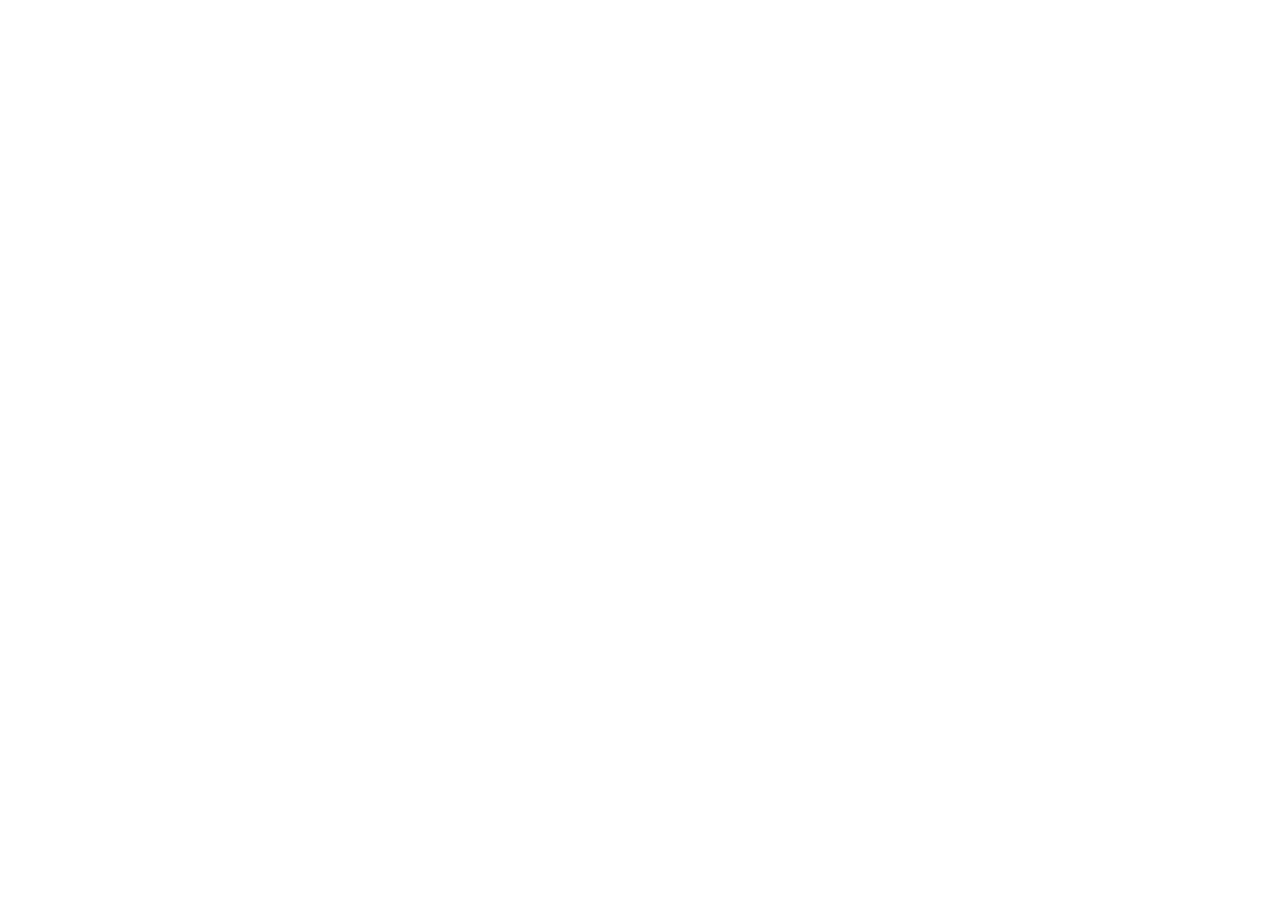
==== admin.html @ e367d414 "Add files via upload" ====
<!doctype html>
<html lang="en">
<head>
  <meta charset="utf-8">
  <meta name="viewport" content="width=device-width, initial-scale=1, viewport-fit=cover">
  <meta name="robots" content="noindex, nofollow">
  <meta name="referrer" content="no-referrer">
  <title>Admin: The Newlywed Game</title>
  <link rel="icon" href="favicon.svg" type="image/svg+xml">
  <link rel="preconnect" href="https://fonts.googleapis.com">
  <link rel="preconnect" href="https://fonts.gstatic.com" crossorigin>
  <link rel="stylesheet" href="https://fonts.googleapis.com/css2?family=Lora:ital,wght@0,400;0,500;0,600;1,400;1,500&family=Montserrat:wght@400;500;600;700&display=swap">
  <link rel="stylesheet" href="css/style.css">
  <script src="vendor/pptxgen.bundle.js" defer></script>
</head>
<body>
  <main class="admin-shell">
    <!-- Sign in -->
    <section id="login" class="panel login-card" hidden>
      <div class="eyebrow">Administrator</div>
      <h1 style="margin:6px 0 4px">The Newlywed Game</h1>
      <p class="lede">Sign in to see answers and build the slideshow.</p>
      <form id="login-form">
        <label for="email">Email</label>
        <input id="email" type="email" autocomplete="username" required>
        <label for="password">Password</label>
        <input id="password" type="password" autocomplete="current-password" required>
        <div class="notice notice-error" id="login-error" style="margin-top:14px" hidden></div>
        <button class="btn" type="submit" style="width:100%;margin-top:18px">Sign In</button>
      </form>
    </section>

    <!-- Dashboard -->
    <section id="dash" hidden>
      <header class="admin-header">
        <div>
          <div class="eyebrow">Admin Dashboard</div>
          <h1>The Newlywed Game: 40 Years of Love</h1>
          <div class="who" id="who"></div>
        </div>
        <div class="row">
          <button class="btn-ghost" id="refresh">Refresh</button>
          <button class="btn-ghost" id="signout">Sign Out</button>
        </div>
      </header>

      <div class="panel">
        <div id="ready" class="ready-banner waiting"><span class="ready-dot"></span><span id="ready-text"></span></div>
        <div class="grid-2" id="status"></div>
        <div class="row" style="margin-top:16px;justify-content:space-between">
          <div><strong>Submissions:</strong> <span id="lock-state"></span></div>
          <button class="btn btn-ruby" id="lock-btn"></button>
        </div>
      </div>

      <div class="panel">
        <h2>Private Survey Links</h2>
        <p class="lede">Each parent gets their own link. The link itself is the key, so send each one only to that parent (a text message works well). Creating a new link turns the old one off. Saved answers are kept.</p>
        <div class="grid-2" id="links"></div>
      </div>

      <div class="panel">
        <h2>Slideshow</h2>
        <p class="lede">13 slides: a title slide, one slide per question with Mom on the left and Dad on the right, and a closing slide. The download always uses the latest answers, so just download again after any change.</p>
        <div class="row">
          <button class="btn btn-gold" id="pptx-btn">Download PowerPoint (.pptx)</button>
          <button class="btn-ghost" id="preview-btn">Preview Slideshow</button>
        </div>
        <p class="meta" id="pptx-note" style="margin-top:10px"></p>
        <div id="preview" class="slides-grid"></div>
      </div>

      <div class="panel">
        <h2>Answers Side by Side</h2>
        <p class="lede">Copy any answer, or tap Edit to fix a typo before the party.</p>
        <table class="compare">
          <thead><tr><th>Question</th><th>Mom’s Answer</th><th>Dad’s Answer</th></tr></thead>
          <tbody id="rows"></tbody>
        </table>
      </div>

      <div class="panel">
        <h2>Download Raw Responses</h2>
        <div class="row">
          <button class="btn-ghost" id="csv-btn">CSV</button>
          <button class="btn-ghost" id="xlsx-btn">Excel (.xlsx)</button>
          <button class="btn-ghost" id="json-btn">Raw data (.json)</button>
        </div>
      </div>

      <div class="panel">
        <details class="advanced">
          <summary>Testing tools</summary>
          <p class="lede" style="margin-top:10px">Use these only before sending the real links: they erase a parent’s saved answers.</p>
          <div class="row">
            <button class="btn-ghost" data-reset="mom">Erase Mom’s answers</button>
            <button class="btn-ghost" data-reset="dad">Erase Dad’s answers</button>
          </div>
        </details>
      </div>
    </section>

    <div id="boot" class="spinner" role="status" aria-label="Loading"></div>
  </main>
  <script type="module" src="js/admin.js"></script>
</body>
</html>
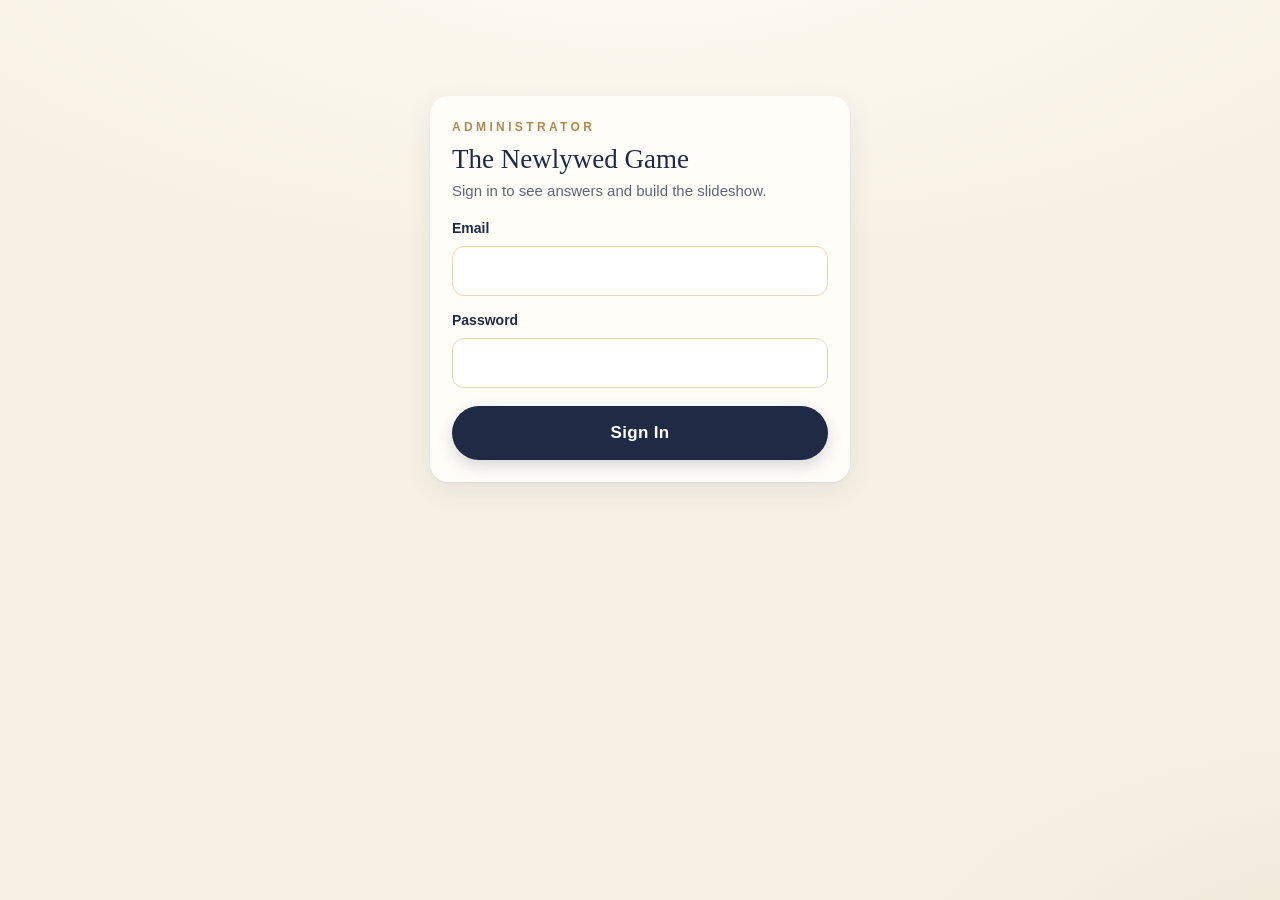
==== commit e51e45d2: "Add files via upload" ====
--- a/admin.html
+++ b/admin.html
@@ -10,8 +10,8 @@
   <link rel="preconnect" href="https://fonts.googleapis.com">
   <link rel="preconnect" href="https://fonts.gstatic.com" crossorigin>
   <link rel="stylesheet" href="https://fonts.googleapis.com/css2?family=Lora:ital,wght@0,400;0,500;0,600;1,400;1,500&family=Montserrat:wght@400;500;600;700&display=swap">
-  <link rel="stylesheet" href="css/style.css">
-  <script src="vendor/pptxgen.bundle.js" defer></script>
+  <link rel="stylesheet" href="style.css">
+  <script src="pptxgen.bundle.js" defer></script>
 </head>
 <body>
   <main class="admin-shell">
@@ -102,6 +102,6 @@
 
     <div id="boot" class="spinner" role="status" aria-label="Loading"></div>
   </main>
-  <script type="module" src="js/admin.js"></script>
+  <script type="module" src="admin.js"></script>
 </body>
 </html>
--- a/style.css
+++ b/style.css
@@ -0,0 +1,278 @@
+/* The Newlywed Game: 40 Years of Love
+   Cream, soft white, navy, gold, with ruby accents for the 40th. */
+
+:root {
+  --cream: #F7F1E5;
+  --paper: #FFFDF8;
+  --navy: #1F2A44;
+  --navy-2: #2E3B5C;
+  --gold: #B08A4F;
+  --gold-soft: #E6D7B8;
+  --gold-faint: #F1E8D4;
+  --ruby: #9B1B30;
+  --ruby-soft: #F6E3E5;
+  --muted: #5E6679;
+  --ok: #2F6B4F;
+  --ok-soft: #E3F0E8;
+  --warn: #8A5A12;
+  --warn-soft: #FBEFD9;
+  --serif: "Lora", Georgia, "Times New Roman", serif;
+  --sans: "Montserrat", -apple-system, BlinkMacSystemFont, "Segoe UI", Roboto, Arial, sans-serif;
+  --radius: 14px;
+  --shadow: 0 1px 2px rgba(31, 42, 68, .06), 0 8px 28px rgba(31, 42, 68, .08);
+}
+
+* { box-sizing: border-box; }
+html { -webkit-text-size-adjust: 100%; }
+body {
+  margin: 0;
+  min-height: 100vh;
+  min-height: 100dvh;
+  font-family: var(--sans);
+  font-size: 18px;
+  line-height: 1.55;
+  color: var(--navy);
+  background:
+    radial-gradient(1200px 500px at 50% -10%, #FFFCF4 0%, rgba(255, 252, 244, 0) 70%),
+    radial-gradient(800px 400px at 110% 110%, rgba(176, 138, 79, .10), rgba(176, 138, 79, 0) 70%),
+    var(--cream);
+}
+h1, h2, h3, .serif { font-family: var(--serif); font-weight: 500; line-height: 1.2; }
+button, input, textarea { font: inherit; color: inherit; }
+a { color: var(--navy); }
+[hidden] { display: none !important; }
+.sr-only { position: absolute; width: 1px; height: 1px; overflow: hidden; clip: rect(0 0 0 0); white-space: nowrap; }
+
+/* ---------- Shared bits ---------- */
+
+.eyebrow {
+  font-family: var(--sans);
+  font-size: 12px;
+  font-weight: 600;
+  letter-spacing: .28em;
+  text-transform: uppercase;
+  color: var(--gold);
+}
+.ornament { display: flex; align-items: center; justify-content: center; gap: 12px; margin: 18px auto; color: var(--gold); }
+.ornament::before, .ornament::after { content: ""; height: 1px; width: 64px; background: linear-gradient(90deg, rgba(176,138,79,0), var(--gold)); }
+.ornament::after { transform: scaleX(-1); }
+.gem { width: 9px; height: 9px; background: var(--ruby); transform: rotate(45deg); border-radius: 1px; box-shadow: 0 0 0 3px var(--paper), 0 0 0 4px var(--gold-soft); }
+
+.btn {
+  display: inline-flex; align-items: center; justify-content: center; gap: 8px;
+  min-height: 54px; padding: 14px 28px;
+  border: 0; border-radius: 999px;
+  background: var(--navy); color: #FFF;
+  font-family: var(--sans); font-size: 17px; font-weight: 600; letter-spacing: .02em;
+  cursor: pointer; text-decoration: none;
+  transition: transform .08s ease, background .2s ease, box-shadow .2s ease;
+  box-shadow: 0 6px 16px rgba(31, 42, 68, .18);
+  -webkit-tap-highlight-color: transparent;
+}
+.btn:hover { background: var(--navy-2); }
+.btn:active { transform: translateY(1px) scale(.99); }
+.btn:focus-visible, .btn-ghost:focus-visible, .btn-small:focus-visible, textarea:focus-visible, input:focus-visible {
+  outline: 3px solid var(--gold); outline-offset: 2px;
+}
+.btn[disabled] { opacity: .55; cursor: default; }
+.btn-gold { background: var(--gold); }
+.btn-gold:hover { background: #9C793F; }
+.btn-ruby { background: var(--ruby); }
+.btn-ruby:hover { background: #82162A; }
+.btn-ghost {
+  display: inline-flex; align-items: center; justify-content: center;
+  min-height: 48px; padding: 10px 18px;
+  border: 1.5px solid var(--gold-soft); border-radius: 999px;
+  background: transparent; color: var(--navy);
+  font-family: var(--sans); font-size: 16px; font-weight: 600;
+  cursor: pointer; -webkit-tap-highlight-color: transparent;
+}
+.btn-ghost:hover { background: var(--gold-faint); }
+.btn-link {
+  background: none; border: 0; padding: 10px 6px; min-height: 44px;
+  color: var(--muted); font-size: 15px; font-weight: 500; text-decoration: underline; text-underline-offset: 3px;
+  cursor: pointer;
+}
+.btn-small {
+  display: inline-flex; align-items: center; gap: 6px;
+  min-height: 34px; padding: 6px 12px;
+  border: 1px solid var(--gold-soft); border-radius: 999px;
+  background: var(--paper); color: var(--navy);
+  font-size: 13px; font-weight: 600; cursor: pointer;
+}
+.btn-small:hover { background: var(--gold-faint); }
+
+.notice { border-radius: 12px; padding: 12px 16px; font-size: 15px; }
+.notice-error { background: var(--ruby-soft); color: var(--ruby); }
+.notice-ok { background: var(--ok-soft); color: var(--ok); }
+.notice-warn { background: var(--warn-soft); color: var(--warn); }
+
+.spinner {
+  width: 34px; height: 34px; margin: 40px auto;
+  border: 3px solid var(--gold-soft); border-top-color: var(--gold); border-radius: 50%;
+  animation: spin 1s linear infinite;
+}
+@keyframes spin { to { transform: rotate(360deg); } }
+
+/* ---------- Survey ---------- */
+
+.survey-shell {
+  max-width: 640px; margin: 0 auto;
+  padding: max(20px, env(safe-area-inset-top)) 18px max(28px, env(safe-area-inset-bottom));
+}
+.card {
+  position: relative;
+  background: var(--paper);
+  border-radius: 22px;
+  box-shadow: var(--shadow);
+  padding: 34px 24px 30px;
+}
+.card::before { /* thin inner gold frame */
+  content: ""; position: absolute; inset: 9px;
+  border: 1px solid var(--gold-soft); border-radius: 15px; pointer-events: none;
+}
+.screen { animation: fadeUp .35s ease both; }
+@keyframes fadeUp { from { opacity: 0; transform: translateY(8px); } to { opacity: 1; transform: none; } }
+@media (prefers-reduced-motion: reduce) { .screen { animation: none; } .btn { transition: none; } }
+
+.center { text-align: center; }
+.rings { display: block; margin: 0 auto 6px; width: 88px; height: auto; }
+.title-xl { font-size: clamp(30px, 8vw, 42px); margin: 10px 0 4px; letter-spacing: -.005em; }
+.subtitle { font-family: var(--serif); font-style: italic; font-size: 22px; color: var(--gold); margin: 0 0 6px; }
+.tagline { color: var(--muted); font-size: 16px; margin: 0 0 6px; }
+.for-chip {
+  display: inline-flex; align-items: center; gap: 8px;
+  margin: 6px 0 2px; padding: 6px 16px;
+  border-radius: 999px; background: var(--ruby-soft); color: var(--ruby);
+  font-size: 14px; font-weight: 700; letter-spacing: .14em; text-transform: uppercase;
+}
+.intro-text { font-size: 18px; margin: 18px 4px 26px; text-align: left; }
+.stack { display: flex; flex-direction: column; align-items: center; gap: 10px; }
+.stack .btn { width: 100%; max-width: 340px; }
+.small-note { font-size: 14px; color: var(--muted); margin-top: 18px; }
+
+.progress { margin: 0 0 22px; }
+.progress-top { display: flex; justify-content: space-between; align-items: baseline; margin-bottom: 8px; }
+.progress-label { font-size: 13px; font-weight: 700; letter-spacing: .16em; text-transform: uppercase; color: var(--gold); }
+.progress-who { font-size: 13px; font-weight: 700; letter-spacing: .14em; text-transform: uppercase; color: var(--ruby); }
+.progress-bar { display: grid; grid-template-columns: repeat(11, 1fr); gap: 4px; }
+.progress-bar span { height: 6px; border-radius: 3px; background: var(--gold-faint); }
+.progress-bar span.done { background: var(--gold); }
+.progress-bar span.current { background: var(--navy); }
+
+.question { font-size: clamp(24px, 6.4vw, 30px); margin: 0 0 18px; }
+textarea.answer {
+  display: block; width: 100%;
+  min-height: 190px; max-height: 60vh; resize: vertical;
+  padding: 16px 16px;
+  border: 1.5px solid var(--gold-soft); border-radius: var(--radius);
+  background: #FFF;
+  font-size: 18px; /* 16px or more prevents iPhone zooming in */
+  line-height: 1.5;
+  box-shadow: inset 0 1px 2px rgba(31, 42, 68, .05);
+}
+textarea.answer:focus { border-color: var(--gold); outline: none; box-shadow: 0 0 0 4px rgba(176, 138, 79, .18); }
+.hint { font-size: 14px; color: var(--muted); margin: 8px 2px 0; min-height: 22px; display: flex; justify-content: space-between; gap: 10px; }
+.save-state { white-space: nowrap; }
+.save-state.error { color: var(--ruby); font-weight: 600; }
+.nav { display: flex; gap: 12px; margin-top: 18px; }
+.nav .btn { flex: 1; }
+.nav .btn-ghost { flex: 0 0 auto; padding: 10px 20px; }
+.later { text-align: center; margin-top: 10px; }
+.field-error { margin-top: 12px; }
+
+.check-list { list-style: none; padding: 0; margin: 18px 0 24px; display: grid; grid-template-columns: repeat(auto-fill, minmax(44px, 1fr)); gap: 8px; }
+.check-list li {
+  display: flex; align-items: center; justify-content: center;
+  height: 44px; border-radius: 10px; font-weight: 700; font-size: 15px;
+  background: var(--ok-soft); color: var(--ok);
+}
+.check-list li.missing { background: var(--ruby-soft); color: var(--ruby); cursor: pointer; }
+
+.thanks-big { font-family: var(--serif); font-size: clamp(26px, 7vw, 34px); margin: 8px 0 12px; }
+.footer-mark { text-align: center; margin-top: 22px; font-size: 11px; letter-spacing: .3em; color: var(--gold); font-weight: 600; }
+
+/* ---------- Admin ---------- */
+
+.admin-shell { max-width: 1180px; margin: 0 auto; padding: 24px 18px 60px; }
+.admin-header { display: flex; flex-wrap: wrap; align-items: center; justify-content: space-between; gap: 12px; margin-bottom: 22px; }
+.admin-header h1 { margin: 2px 0 0; font-size: 30px; }
+.admin-header .who { font-size: 14px; color: var(--muted); }
+.panel { background: var(--paper); border-radius: 18px; box-shadow: var(--shadow); padding: 22px; margin-bottom: 20px; }
+.panel h2 { margin: 0 0 4px; font-size: 22px; }
+.panel .lede { margin: 0 0 16px; color: var(--muted); font-size: 15px; }
+.row { display: flex; flex-wrap: wrap; gap: 10px; align-items: center; }
+.grid-2 { display: grid; grid-template-columns: repeat(auto-fit, minmax(280px, 1fr)); gap: 16px; }
+
+.login-card { max-width: 420px; margin: 8vh auto 0; }
+.login-card label { display: block; font-size: 14px; font-weight: 600; margin: 14px 0 6px; }
+.login-card input {
+  width: 100%; min-height: 50px; padding: 10px 14px;
+  border: 1.5px solid var(--gold-soft); border-radius: 12px; background: #FFF; font-size: 17px;
+}
+
+.status-card { border: 1px solid var(--gold-soft); border-radius: 14px; padding: 16px 18px; background: #FFF; }
+.status-card h3 { margin: 0 0 8px; font-size: 20px; display: flex; justify-content: space-between; align-items: center; gap: 8px; }
+.pill { display: inline-block; padding: 4px 12px; border-radius: 999px; font-family: var(--sans); font-size: 12px; font-weight: 700; letter-spacing: .08em; text-transform: uppercase; }
+.pill-done { background: var(--ok-soft); color: var(--ok); }
+.pill-progress { background: var(--warn-soft); color: var(--warn); }
+.pill-none { background: #EEF0F4; color: var(--muted); }
+.pill-locked { background: var(--ruby-soft); color: var(--ruby); }
+.meta { font-size: 14px; color: var(--muted); margin: 2px 0; }
+.meter { height: 8px; border-radius: 4px; background: var(--gold-faint); overflow: hidden; margin: 10px 0 6px; }
+.meter > span { display: block; height: 100%; background: var(--gold); }
+
+.ready-banner { display: flex; align-items: center; gap: 14px; padding: 14px 18px; border-radius: 14px; margin-bottom: 16px; font-weight: 600; }
+.ready-banner.ready { background: var(--ok-soft); color: var(--ok); }
+.ready-banner.waiting { background: var(--warn-soft); color: var(--warn); }
+.ready-dot { width: 12px; height: 12px; border-radius: 50%; background: currentColor; flex: 0 0 auto; }
+
+.link-box { display: flex; gap: 8px; margin-top: 10px; }
+.link-box input { flex: 1; min-width: 0; min-height: 40px; padding: 6px 10px; border: 1px solid var(--gold-soft); border-radius: 10px; background: var(--gold-faint); font-size: 13px; font-family: ui-monospace, Menlo, monospace; }
+
+.compare { width: 100%; border-collapse: separate; border-spacing: 0; table-layout: fixed; }
+.compare th:first-child { width: 26%; }
+.compare th { text-align: left; font-size: 12px; letter-spacing: .16em; text-transform: uppercase; color: var(--gold); padding: 10px 12px; border-bottom: 2px solid var(--gold-soft); }
+.compare td { vertical-align: top; padding: 14px 12px; border-bottom: 1px solid var(--gold-faint); font-size: 15px; }
+.compare td.q { font-family: var(--serif); font-size: 16px; }
+.compare td.q .num { display: block; font-family: var(--sans); font-size: 12px; font-weight: 700; color: var(--gold); letter-spacing: .1em; margin-bottom: 4px; }
+.compare .ans { white-space: pre-wrap; word-break: break-word; }
+.compare .missing { color: var(--ruby); font-style: italic; }
+.compare .cell-tools { display: flex; gap: 6px; margin-top: 8px; flex-wrap: wrap; align-items: center; }
+.compare .stamp { font-size: 12px; color: var(--muted); }
+.who-label { display: none; }
+
+@media (max-width: 760px) {
+  .compare thead { display: none; }
+  .compare { table-layout: auto; }
+  .compare, .compare tbody, .compare tr, .compare td { display: block; width: 100%; }
+  .compare tr { border: 1px solid var(--gold-soft); border-radius: 12px; margin-bottom: 12px; background: #FFF; }
+  .compare td { border-bottom: 1px solid var(--gold-faint); }
+  .compare td.q { width: 100%; }
+  .who-label { display: block; font-size: 12px; font-weight: 700; letter-spacing: .14em; color: var(--ruby); margin-bottom: 4px; }
+}
+
+.edit-area { width: 100%; min-height: 120px; padding: 10px; border: 1.5px solid var(--gold); border-radius: 10px; font-size: 15px; }
+
+/* Slide preview: 16:9 boxes that scale their text with container units */
+.slides-grid { display: grid; grid-template-columns: repeat(auto-fill, minmax(320px, 1fr)); gap: 16px; margin-top: 16px; }
+.slide-wrap figcaption { font-size: 12px; color: var(--muted); margin-top: 6px; display: flex; justify-content: space-between; gap: 8px; }
+.slide-wrap figcaption .warn { color: var(--warn); font-weight: 600; }
+.slide-wrap { margin: 0; cursor: zoom-in; }
+.slide {
+  position: relative; width: 100%; aspect-ratio: 16 / 9;
+  container-type: inline-size;
+  overflow: hidden; border-radius: 6px;
+  box-shadow: 0 2px 10px rgba(31, 42, 68, .15);
+}
+.slide .el { position: absolute; }
+.slide .txt { display: flex; flex-direction: column; white-space: pre-wrap; word-break: break-word; overflow: visible; }
+.lightbox { position: fixed; inset: 0; background: rgba(18, 24, 40, .82); display: flex; align-items: center; justify-content: center; padding: 3vw; z-index: 50; cursor: zoom-out; }
+.lightbox .slide { width: min(94vw, calc(94vh * 16 / 9)); }
+
+.toast {
+  position: fixed; left: 50%; bottom: max(24px, env(safe-area-inset-bottom)); transform: translateX(-50%);
+  background: var(--navy); color: #FFF; padding: 12px 20px; border-radius: 999px; font-size: 15px; z-index: 60;
+  box-shadow: 0 8px 24px rgba(0, 0, 0, .2);
+}
+details.advanced summary { cursor: pointer; font-weight: 600; color: var(--muted); }
